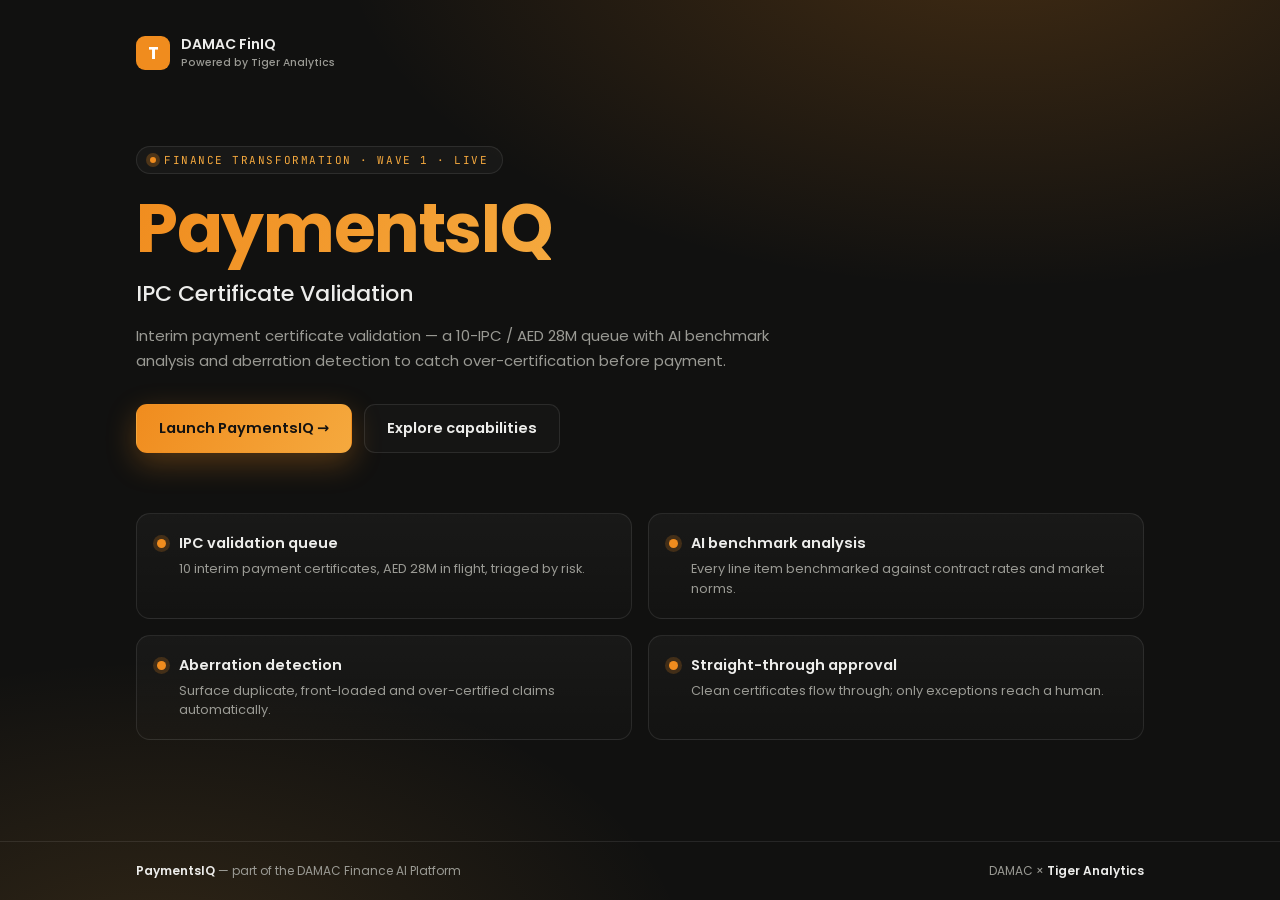
==== index.html @ 49501254 "Initial commit: standalone PaymentsIQ app + landing page Split out from the consolidated DAMAC Finan" ====
<!DOCTYPE html>
<html lang="en">
<head>
<meta charset="UTF-8">
<meta name="viewport" content="width=device-width, initial-scale=1.0">
<title>PaymentsIQ · IPC Certificate Validation</title>
<meta name="description" content="PaymentsIQ — IPC Certificate Validation. Interim payment certificate validation — a 10-IPC / AED 28M queue with AI benchmark analysis and aberration detection to catch over-certification before payment.">
<link rel="icon" href="data:image/svg+xml,%3Csvg xmlns='http://www.w3.org/2000/svg' viewBox='0 0 32 32'%3E%3Crect width='32' height='32' rx='7' fill='%23F08C1E'/%3E%3Ctext x='16' y='22' font-family='Poppins,Arial' font-size='15' font-weight='700' fill='white' text-anchor='middle'%3ET%3C/text%3E%3C/svg%3E">
<link rel="preconnect" href="https://fonts.googleapis.com">
<link rel="preconnect" href="https://fonts.gstatic.com" crossorigin>
<link href="https://fonts.googleapis.com/css2?family=Poppins:wght@300;400;500;600;700&family=JetBrains+Mono:wght@400;500;600&display=swap" rel="stylesheet">
<style>
  :root{
    --accent:#F08C1E; --accent2:#F5A93E;
    --bg:#111110; --panel:#1C1C1C; --ink:#262624;
    --txt:#EDEDEB; --muted:#9A9A94; --line:rgba(255,255,255,.09);
  }
  *{box-sizing:border-box;margin:0;padding:0}
  html,body{min-height:100%}
  body{
    font-family:'Poppins',-apple-system,system-ui,sans-serif;color:var(--txt);
    background:
      radial-gradient(1100px 600px at 78% -8%, color-mix(in srgb, var(--accent) 22%, transparent), transparent 60%),
      radial-gradient(900px 520px at 12% 108%, color-mix(in srgb, var(--accent2) 14%, transparent), transparent 60%),
      var(--bg);
    display:flex;flex-direction:column;min-height:100vh;
  }
  .wrap{max-width:1060px;margin:0 auto;padding:34px 26px 60px;width:100%}
  header{display:flex;align-items:center;gap:11px}
  .logo{width:34px;height:34px;border-radius:9px;background:var(--accent);display:flex;align-items:center;
    justify-content:center;font-weight:700;color:#fff;font-size:17px}
  .brand{font-size:14px;font-weight:600}
  .brand small{display:block;font-size:10.5px;color:var(--muted);font-weight:500}
  .hero{margin-top:74px}
  .eyebrow{display:inline-flex;align-items:center;gap:8px;font-family:'JetBrains Mono',monospace;font-size:11px;
    letter-spacing:.14em;text-transform:uppercase;color:var(--accent2);
    border:1px solid var(--line);border-radius:999px;padding:6px 13px;background:rgba(255,255,255,.03)}
  .eyebrow .dot{width:6px;height:6px;border-radius:50%;background:var(--accent);box-shadow:0 0 0 4px color-mix(in srgb,var(--accent) 25%,transparent)}
  h1{font-size:clamp(38px,7vw,68px);line-height:1.02;font-weight:700;margin:20px 0 0;letter-spacing:-.02em}
  h1 span{background:linear-gradient(120deg,var(--accent),var(--accent2));-webkit-background-clip:text;background-clip:text;color:transparent}
  .tagline{font-size:clamp(17px,2.4vw,22px);color:var(--txt);font-weight:500;margin-top:14px}
  .blurb{font-size:15px;line-height:1.65;color:var(--muted);max-width:640px;margin-top:14px}
  .cta{display:flex;flex-wrap:wrap;gap:12px;margin-top:30px}
  .btn{display:inline-flex;align-items:center;gap:9px;font-size:14.5px;font-weight:600;text-decoration:none;
    padding:13px 22px;border-radius:11px;cursor:pointer;transition:.16s;border:1px solid transparent}
  .btn.primary{background:linear-gradient(120deg,var(--accent),var(--accent2));color:#141210;
    box-shadow:0 10px 30px color-mix(in srgb,var(--accent) 30%,transparent)}
  .btn.primary:hover{transform:translateY(-2px)}
  .btn.ghost{border-color:var(--line);color:var(--txt);background:rgba(255,255,255,.02)}
  .btn.ghost:hover{background:rgba(255,255,255,.06)}
  .features{margin-top:60px;display:grid;grid-template-columns:repeat(2,1fr);gap:16px}
  .feature{display:flex;gap:13px;padding:19px 20px;border:1px solid var(--line);border-radius:14px;
    background:linear-gradient(180deg,rgba(255,255,255,.035),rgba(255,255,255,.012))}
  .fdot{width:9px;height:9px;border-radius:50%;margin-top:6px;flex:none;
    background:var(--accent);box-shadow:0 0 0 4px color-mix(in srgb,var(--accent) 20%,transparent)}
  .feature h3{font-size:14.5px;font-weight:600;margin-bottom:5px}
  .feature p{font-size:12.8px;line-height:1.55;color:var(--muted)}
  footer{margin-top:auto;border-top:1px solid var(--line)}
  .foot{max-width:1060px;margin:0 auto;padding:20px 26px;display:flex;justify-content:space-between;
    align-items:center;gap:14px;flex-wrap:wrap;font-size:12px;color:var(--muted)}
  .foot b{color:var(--txt);font-weight:600}
  @media(max-width:720px){.features{grid-template-columns:1fr} .hero{margin-top:48px}}
</style>
</head>
<body>
  <div class="wrap">
    <header>
      <span class="logo">T</span>
      <div class="brand">DAMAC FinIQ<small>Powered by Tiger Analytics</small></div>
    </header>

    <section class="hero">
      <span class="eyebrow"><span class="dot"></span>Finance Transformation · Wave 1 · Live</span>
      <h1><span>PaymentsIQ</span></h1>
      <div class="tagline">IPC Certificate Validation</div>
      <p class="blurb">Interim payment certificate validation — a 10-IPC / AED 28M queue with AI benchmark analysis and aberration detection to catch over-certification before payment.</p>
      <div class="cta">
        <a class="btn primary" href="app.html">Launch PaymentsIQ &rarr;</a>
        <a class="btn ghost" href="#features">Explore capabilities</a>
      </div>
    </section>

    <section class="features" id="features">
      <div class="feature">
        <div class="fdot"></div>
        <div><h3>IPC validation queue</h3><p>10 interim payment certificates, AED 28M in flight, triaged by risk.</p></div>
      </div>
      <div class="feature">
        <div class="fdot"></div>
        <div><h3>AI benchmark analysis</h3><p>Every line item benchmarked against contract rates and market norms.</p></div>
      </div>
      <div class="feature">
        <div class="fdot"></div>
        <div><h3>Aberration detection</h3><p>Surface duplicate, front-loaded and over-certified claims automatically.</p></div>
      </div>
      <div class="feature">
        <div class="fdot"></div>
        <div><h3>Straight-through approval</h3><p>Clean certificates flow through; only exceptions reach a human.</p></div>
      </div>
    </section>
  </div>

  <footer>
    <div class="foot">
      <div><b>PaymentsIQ</b> — part of the DAMAC Finance AI Platform</div>
      <div>DAMAC &times; <b>Tiger Analytics</b></div>
    </div>
  </footer>
</body>
</html>
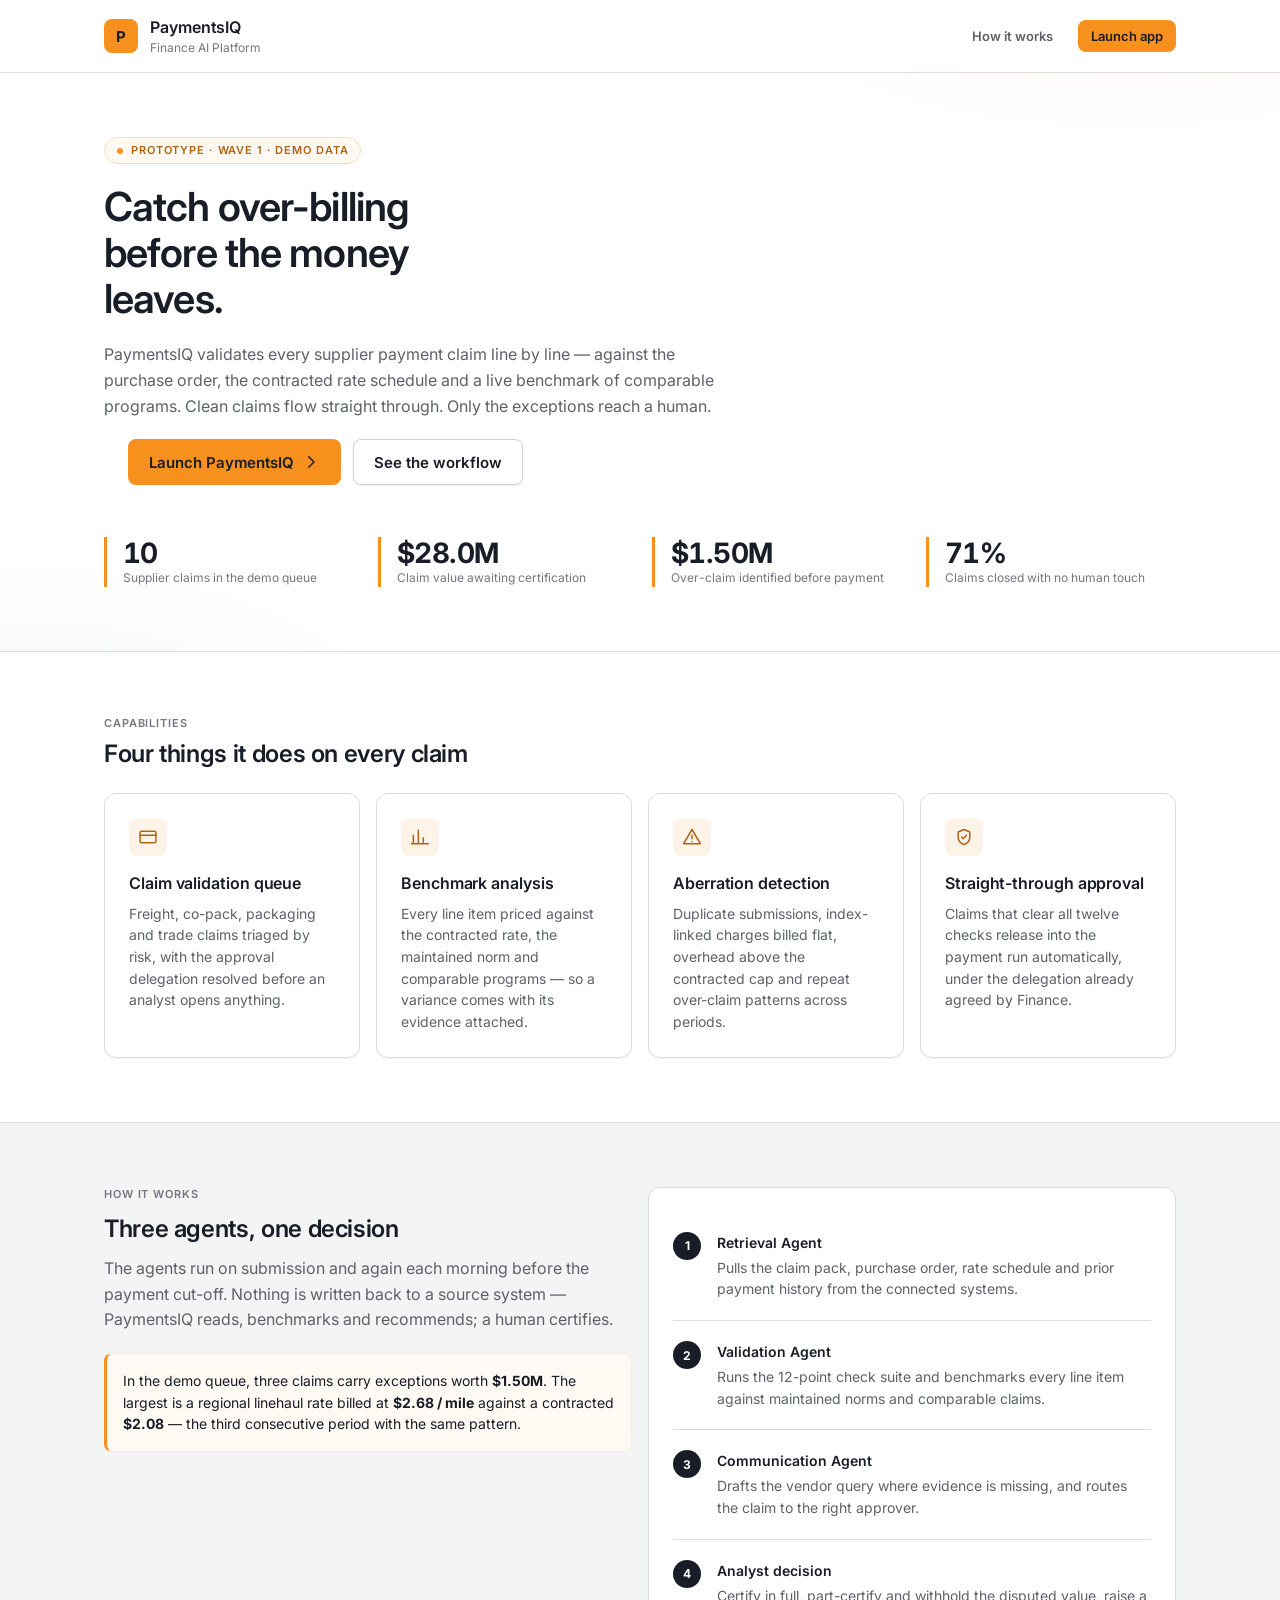
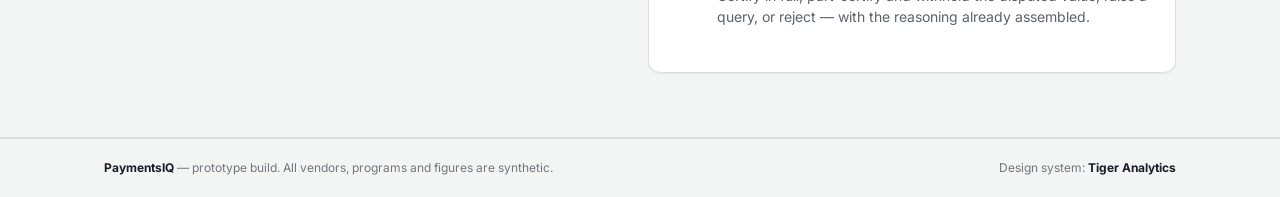
==== commit be3568c6: "Rebuild PaymentsIQ as a client-neutral prototype on the Tiger Analytics design system The previous a" ====
--- a/index.html
+++ b/index.html
@@ -1,110 +1,263 @@
-<!DOCTYPE html>
+<!doctype html>
 <html lang="en">
 <head>
-<meta charset="UTF-8">
-<meta name="viewport" content="width=device-width, initial-scale=1.0">
-<title>PaymentsIQ · IPC Certificate Validation</title>
-<meta name="description" content="PaymentsIQ — IPC Certificate Validation. Interim payment certificate validation — a 10-IPC / AED 28M queue with AI benchmark analysis and aberration detection to catch over-certification before payment.">
-<link rel="icon" href="data:image/svg+xml,%3Csvg xmlns='http://www.w3.org/2000/svg' viewBox='0 0 32 32'%3E%3Crect width='32' height='32' rx='7' fill='%23F08C1E'/%3E%3Ctext x='16' y='22' font-family='Poppins,Arial' font-size='15' font-weight='700' fill='white' text-anchor='middle'%3ET%3C/text%3E%3C/svg%3E">
-<link rel="preconnect" href="https://fonts.googleapis.com">
-<link rel="preconnect" href="https://fonts.gstatic.com" crossorigin>
-<link href="https://fonts.googleapis.com/css2?family=Poppins:wght@300;400;500;600;700&family=JetBrains+Mono:wght@400;500;600&display=swap" rel="stylesheet">
-<style>
-  :root{
-    --accent:#F08C1E; --accent2:#F5A93E;
-    --bg:#111110; --panel:#1C1C1C; --ink:#262624;
-    --txt:#EDEDEB; --muted:#9A9A94; --line:rgba(255,255,255,.09);
-  }
-  *{box-sizing:border-box;margin:0;padding:0}
-  html,body{min-height:100%}
-  body{
-    font-family:'Poppins',-apple-system,system-ui,sans-serif;color:var(--txt);
-    background:
-      radial-gradient(1100px 600px at 78% -8%, color-mix(in srgb, var(--accent) 22%, transparent), transparent 60%),
-      radial-gradient(900px 520px at 12% 108%, color-mix(in srgb, var(--accent2) 14%, transparent), transparent 60%),
-      var(--bg);
-    display:flex;flex-direction:column;min-height:100vh;
-  }
-  .wrap{max-width:1060px;margin:0 auto;padding:34px 26px 60px;width:100%}
-  header{display:flex;align-items:center;gap:11px}
-  .logo{width:34px;height:34px;border-radius:9px;background:var(--accent);display:flex;align-items:center;
-    justify-content:center;font-weight:700;color:#fff;font-size:17px}
-  .brand{font-size:14px;font-weight:600}
-  .brand small{display:block;font-size:10.5px;color:var(--muted);font-weight:500}
-  .hero{margin-top:74px}
-  .eyebrow{display:inline-flex;align-items:center;gap:8px;font-family:'JetBrains Mono',monospace;font-size:11px;
-    letter-spacing:.14em;text-transform:uppercase;color:var(--accent2);
-    border:1px solid var(--line);border-radius:999px;padding:6px 13px;background:rgba(255,255,255,.03)}
-  .eyebrow .dot{width:6px;height:6px;border-radius:50%;background:var(--accent);box-shadow:0 0 0 4px color-mix(in srgb,var(--accent) 25%,transparent)}
-  h1{font-size:clamp(38px,7vw,68px);line-height:1.02;font-weight:700;margin:20px 0 0;letter-spacing:-.02em}
-  h1 span{background:linear-gradient(120deg,var(--accent),var(--accent2));-webkit-background-clip:text;background-clip:text;color:transparent}
-  .tagline{font-size:clamp(17px,2.4vw,22px);color:var(--txt);font-weight:500;margin-top:14px}
-  .blurb{font-size:15px;line-height:1.65;color:var(--muted);max-width:640px;margin-top:14px}
-  .cta{display:flex;flex-wrap:wrap;gap:12px;margin-top:30px}
-  .btn{display:inline-flex;align-items:center;gap:9px;font-size:14.5px;font-weight:600;text-decoration:none;
-    padding:13px 22px;border-radius:11px;cursor:pointer;transition:.16s;border:1px solid transparent}
-  .btn.primary{background:linear-gradient(120deg,var(--accent),var(--accent2));color:#141210;
-    box-shadow:0 10px 30px color-mix(in srgb,var(--accent) 30%,transparent)}
-  .btn.primary:hover{transform:translateY(-2px)}
-  .btn.ghost{border-color:var(--line);color:var(--txt);background:rgba(255,255,255,.02)}
-  .btn.ghost:hover{background:rgba(255,255,255,.06)}
-  .features{margin-top:60px;display:grid;grid-template-columns:repeat(2,1fr);gap:16px}
-  .feature{display:flex;gap:13px;padding:19px 20px;border:1px solid var(--line);border-radius:14px;
-    background:linear-gradient(180deg,rgba(255,255,255,.035),rgba(255,255,255,.012))}
-  .fdot{width:9px;height:9px;border-radius:50%;margin-top:6px;flex:none;
-    background:var(--accent);box-shadow:0 0 0 4px color-mix(in srgb,var(--accent) 20%,transparent)}
-  .feature h3{font-size:14.5px;font-weight:600;margin-bottom:5px}
-  .feature p{font-size:12.8px;line-height:1.55;color:var(--muted)}
-  footer{margin-top:auto;border-top:1px solid var(--line)}
-  .foot{max-width:1060px;margin:0 auto;padding:20px 26px;display:flex;justify-content:space-between;
-    align-items:center;gap:14px;flex-wrap:wrap;font-size:12px;color:var(--muted)}
-  .foot b{color:var(--txt);font-weight:600}
-  @media(max-width:720px){.features{grid-template-columns:1fr} .hero{margin-top:48px}}
-</style>
+  <meta charset="UTF-8" />
+  <meta name="viewport" content="width=device-width, initial-scale=1.0" />
+  <title>PaymentsIQ · Supplier Claim Validation</title>
+  <meta name="description" content="PaymentsIQ — supplier payment claim validation. A 10-claim / $28M queue with AI benchmark analysis and aberration detection to catch over-billing before payment." />
+  <link rel="icon" href="data:image/svg+xml,%3Csvg xmlns='http://www.w3.org/2000/svg' viewBox='0 0 32 32'%3E%3Crect width='32' height='32' rx='7' fill='%23F7901D'/%3E%3Ctext x='16' y='22' font-family='Inter,Arial' font-size='15' font-weight='700' fill='%23181D27' text-anchor='middle'%3EP%3C/text%3E%3C/svg%3E" />
+  <link rel="preconnect" href="https://fonts.googleapis.com" />
+  <link rel="preconnect" href="https://fonts.gstatic.com" crossorigin />
+  <link href="https://fonts.googleapis.com/css2?family=Inter:wght@400;500;600;700&family=JetBrains+Mono:wght@400;500;600&display=swap" rel="stylesheet" />
+  <link rel="stylesheet" href="./assets/theme.css" />
+  <style>
+    body { background: var(--canvas); display: flex; flex-direction: column; min-height: 100vh; }
+    .wrap { width: 100%; max-width: 1120px; margin: 0 auto; padding: 0 var(--sp-6); }
+
+    .site-header { border-bottom: 1px solid var(--border-subtle); }
+    .site-header .wrap { display: flex; align-items: center; gap: var(--sp-3); height: 72px; }
+
+    .hero {
+      background:
+        radial-gradient(760px 380px at 88% -30%, var(--brand-50), transparent 62%),
+        radial-gradient(600px 320px at 4% 118%, var(--gray-25), transparent 60%),
+        var(--canvas);
+      border-bottom: 1px solid var(--border-subtle);
+      padding: var(--sp-16) 0 var(--sp-16);
+    }
+    .hero h2 { max-width: 15ch; }
+    .hero .lead { max-width: 62ch; }
+    .eyebrow {
+      display: inline-flex; align-items: center; align-self: flex-start; gap: var(--sp-2);
+      border: 1px solid var(--brand-200); background: var(--brand-25);
+      border-radius: var(--radius-pill); padding: 5px var(--sp-3);
+    }
+
+    .statstrip { display: grid; grid-template-columns: repeat(4, minmax(0,1fr)); gap: var(--sp-6); }
+    .statstrip > div { border-left: 3px solid var(--brand-500); padding-left: var(--sp-4); }
+    .statstrip .v { font-size: 28px; font-weight: 700; letter-spacing: -.02em; line-height: 1.15; }
+
+    .section { padding: var(--sp-16) 0; }
+    .section--tint { background: var(--surface-page); border-block: 1px solid var(--border-subtle); }
+
+    .feature { padding: var(--sp-6); }
+    .feature .ix {
+      width: 38px; height: 38px; border-radius: var(--radius-md);
+      background: var(--brand-50); color: var(--brand-800);
+      display: grid; place-items: center; margin-bottom: var(--sp-4);
+    }
+
+    .steps { counter-reset: s; }
+    .step { display: flex; gap: var(--sp-4); padding: var(--sp-5) 0; border-bottom: 1px solid var(--border-subtle); }
+    .step:last-child { border-bottom: none; }
+    .step .n {
+      counter-increment: s; flex: none; width: 28px; height: 28px; border-radius: 50%;
+      background: var(--gray-900); color: var(--text-inverse);
+      display: grid; place-items: center; font-size: 12px; font-weight: 700;
+    }
+    .step .n::before { content: counter(s); }
+
+    .site-footer { margin-top: auto; border-top: 1px solid var(--border-subtle); background: var(--surface-page); }
+    .site-footer .wrap { display: flex; align-items: center; gap: var(--sp-4); flex-wrap: wrap; padding-block: var(--sp-5); }
+
+    @media (max-width: 900px) {
+      .statstrip { grid-template-columns: repeat(2, minmax(0,1fr)); }
+      .hero { padding: var(--sp-10) 0; }
+    }
+    @media (max-width: 620px) {
+      .statstrip { grid-template-columns: minmax(0,1fr); }
+    }
+  </style>
 </head>
 <body>
-  <div class="wrap">
-    <header>
-      <span class="logo">T</span>
-      <div class="brand">DAMAC FinIQ<small>Powered by Tiger Analytics</small></div>
-    </header>
-
-    <section class="hero">
-      <span class="eyebrow"><span class="dot"></span>Finance Transformation · Wave 1 · Live</span>
-      <h1><span>PaymentsIQ</span></h1>
-      <div class="tagline">IPC Certificate Validation</div>
-      <p class="blurb">Interim payment certificate validation — a 10-IPC / AED 28M queue with AI benchmark analysis and aberration detection to catch over-certification before payment.</p>
-      <div class="cta">
-        <a class="btn primary" href="app.html">Launch PaymentsIQ &rarr;</a>
-        <a class="btn ghost" href="#features">Explore capabilities</a>
-      </div>
-    </section>
-
-    <section class="features" id="features">
-      <div class="feature">
-        <div class="fdot"></div>
-        <div><h3>IPC validation queue</h3><p>10 interim payment certificates, AED 28M in flight, triaged by risk.</p></div>
-      </div>
-      <div class="feature">
-        <div class="fdot"></div>
-        <div><h3>AI benchmark analysis</h3><p>Every line item benchmarked against contract rates and market norms.</p></div>
-      </div>
-      <div class="feature">
-        <div class="fdot"></div>
-        <div><h3>Aberration detection</h3><p>Surface duplicate, front-loaded and over-certified claims automatically.</p></div>
-      </div>
-      <div class="feature">
-        <div class="fdot"></div>
-        <div><h3>Straight-through approval</h3><p>Clean certificates flow through; only exceptions reach a human.</p></div>
-      </div>
-    </section>
-  </div>
-
-  <footer>
-    <div class="foot">
-      <div><b>PaymentsIQ</b> — part of the DAMAC Finance AI Platform</div>
-      <div>DAMAC &times; <b>Tiger Analytics</b></div>
+
+  <header class="site-header">
+    <div class="wrap">
+      <span class="brandmark">P</span>
+      <div class="stack">
+        <span class="t-h6">PaymentsIQ</span>
+        <span class="t-caption">Finance AI Platform</span>
+      </div>
+      <span class="spacer"></span>
+      <a class="btn btn--ghost btn--sm" href="#how">How it works</a>
+      <a class="btn btn--primary btn--sm" href="app.html">Launch app</a>
+    </div>
+  </header>
+
+  <!-- ------------------------------------------------------------ Hero -->
+  <section class="hero">
+    <div class="wrap stack gap-5">
+      <span class="eyebrow">
+        <span class="badge__dot" style="background:var(--brand-500)"></span>
+        <span class="t-overline tone-brand" style="color:var(--brand-800)">Prototype · Wave 1 · Demo data</span>
+      </span>
+
+      <h2>Catch over-billing before the money leaves.</h2>
+
+      <p class="t-body1 lead tone-secondary">
+        PaymentsIQ validates every supplier payment claim line by line — against the purchase order,
+        the contracted rate schedule and a live benchmark of comparable programs. Clean claims flow
+        straight through. Only the exceptions reach a human.
+      </p>
+
+      <div class="row gap-3 wrap mt-2">
+        <a class="btn btn--primary btn--lg" href="app.html">
+          Launch PaymentsIQ
+          <svg width="18" height="18" viewBox="0 0 24 24" fill="none" stroke="currentColor" stroke-width="2"
+               stroke-linecap="round" stroke-linejoin="round" aria-hidden="true"><path d="m9 5 7 7-7 7"/></svg>
+        </a>
+        <a class="btn btn--secondary btn--lg" href="#how">See the workflow</a>
+      </div>
+
+      <div class="statstrip mt-8">
+        <div>
+          <div class="v num">10</div>
+          <div class="t-caption">Supplier claims in the demo queue</div>
+        </div>
+        <div>
+          <div class="v num">$28.0M</div>
+          <div class="t-caption">Claim value awaiting certification</div>
+        </div>
+        <div>
+          <div class="v num">$1.50M</div>
+          <div class="t-caption">Over-claim identified before payment</div>
+        </div>
+        <div>
+          <div class="v num">71%</div>
+          <div class="t-caption">Claims closed with no human touch</div>
+        </div>
+      </div>
+    </div>
+  </section>
+
+  <!-- ------------------------------------------------------- Capabilities -->
+  <section class="section">
+    <div class="wrap">
+      <div class="stack gap-2 mb-6">
+        <span class="t-overline">Capabilities</span>
+        <h4>Four things it does on every claim</h4>
+      </div>
+
+      <div class="grid g-4">
+        <article class="card feature">
+          <div class="ix">
+            <svg width="20" height="20" viewBox="0 0 24 24" fill="none" stroke="currentColor" stroke-width="1.8"
+                 stroke-linecap="round" stroke-linejoin="round" aria-hidden="true">
+              <rect x="2.5" y="5" width="19" height="14" rx="2"/><path d="M2.5 10h19"/></svg>
+          </div>
+          <h6>Claim validation queue</h6>
+          <p class="t-body2 tone-secondary mt-2">
+            Freight, co-pack, packaging and trade claims triaged by risk, with the approval
+            delegation resolved before an analyst opens anything.
+          </p>
+        </article>
+
+        <article class="card feature">
+          <div class="ix">
+            <svg width="20" height="20" viewBox="0 0 24 24" fill="none" stroke="currentColor" stroke-width="1.8"
+                 stroke-linecap="round" stroke-linejoin="round" aria-hidden="true">
+              <path d="M4 20V10M10 20V4M16 20v-7M22 20H2"/></svg>
+          </div>
+          <h6>Benchmark analysis</h6>
+          <p class="t-body2 tone-secondary mt-2">
+            Every line item priced against the contracted rate, the maintained norm and comparable
+            programs — so a variance comes with its evidence attached.
+          </p>
+        </article>
+
+        <article class="card feature">
+          <div class="ix">
+            <svg width="20" height="20" viewBox="0 0 24 24" fill="none" stroke="currentColor" stroke-width="1.8"
+                 stroke-linecap="round" stroke-linejoin="round" aria-hidden="true">
+              <path d="M12 3 2 20h20z"/><path d="M12 10v4M12 17.5v.01"/></svg>
+          </div>
+          <h6>Aberration detection</h6>
+          <p class="t-body2 tone-secondary mt-2">
+            Duplicate submissions, index-linked charges billed flat, overhead above the contracted
+            cap and repeat over-claim patterns across periods.
+          </p>
+        </article>
+
+        <article class="card feature">
+          <div class="ix">
+            <svg width="20" height="20" viewBox="0 0 24 24" fill="none" stroke="currentColor" stroke-width="1.8"
+                 stroke-linecap="round" stroke-linejoin="round" aria-hidden="true">
+              <path d="M12 3l7 3v6c0 4.5-3 7.7-7 9-4-1.3-7-4.5-7-9V6z"/><path d="m9 12 2 2 4-4"/></svg>
+          </div>
+          <h6>Straight-through approval</h6>
+          <p class="t-body2 tone-secondary mt-2">
+            Claims that clear all twelve checks release into the payment run automatically, under
+            the delegation already agreed by Finance.
+          </p>
+        </article>
+      </div>
+    </div>
+  </section>
+
+  <!-- --------------------------------------------------------- How it works -->
+  <section class="section section--tint" id="how">
+    <div class="wrap grid g-2" style="align-items:start">
+      <div class="stack gap-3">
+        <span class="t-overline">How it works</span>
+        <h4>Three agents, one decision</h4>
+        <p class="t-body1 tone-secondary">
+          The agents run on submission and again each morning before the payment cut-off. Nothing is
+          written back to a source system — PaymentsIQ reads, benchmarks and recommends; a human certifies.
+        </p>
+        <div class="callout callout--brand mt-2">
+          <p class="t-body2">
+            In the demo queue, three claims carry exceptions worth <strong>$1.50M</strong>. The largest is a
+            regional linehaul rate billed at <strong>$2.68 / mile</strong> against a contracted <strong>$2.08</strong>
+            — the third consecutive period with the same pattern.
+          </p>
+        </div>
+      </div>
+
+      <div class="card">
+        <div class="card__body steps">
+          <div class="step">
+            <span class="n"></span>
+            <div class="stack gap-1">
+              <span class="t-subtitle2 tone-primary">Retrieval Agent</span>
+              <span class="t-body2 tone-secondary">Pulls the claim pack, purchase order, rate schedule and prior payment history from the connected systems.</span>
+            </div>
+          </div>
+          <div class="step">
+            <span class="n"></span>
+            <div class="stack gap-1">
+              <span class="t-subtitle2 tone-primary">Validation Agent</span>
+              <span class="t-body2 tone-secondary">Runs the 12-point check suite and benchmarks every line item against maintained norms and comparable claims.</span>
+            </div>
+          </div>
+          <div class="step">
+            <span class="n"></span>
+            <div class="stack gap-1">
+              <span class="t-subtitle2 tone-primary">Communication Agent</span>
+              <span class="t-body2 tone-secondary">Drafts the vendor query where evidence is missing, and routes the claim to the right approver.</span>
+            </div>
+          </div>
+          <div class="step">
+            <span class="n"></span>
+            <div class="stack gap-1">
+              <span class="t-subtitle2 tone-primary">Analyst decision</span>
+              <span class="t-body2 tone-secondary">Certify in full, part-certify and withhold the disputed value, raise a query, or reject — with the reasoning already assembled.</span>
+            </div>
+          </div>
+        </div>
+      </div>
+    </div>
+  </section>
+
+  <!-- ------------------------------------------------------------- Footer -->
+  <footer class="site-footer">
+    <div class="wrap">
+      <span class="t-caption">
+        <strong class="tone-primary">PaymentsIQ</strong> — prototype build. All vendors, programs and figures are synthetic.
+      </span>
+      <span class="spacer"></span>
+      <span class="t-caption">Design system: <strong class="tone-primary">Tiger Analytics</strong></span>
     </div>
   </footer>
+
 </body>
-</html>+</html>
--- a/assets/theme.css
+++ b/assets/theme.css
@@ -0,0 +1,625 @@
+/* ==========================================================================
+   Tiger Analytics Design System
+   Single source of truth for colour + typography. Nothing in the app is
+   allowed to introduce a colour that is not defined in this file.
+   ========================================================================== */
+
+:root {
+  /* ---------- Gray — neutral foundation ---------- */
+  --gray-25:  #F3F4F4;
+  --gray-50:  #E8E8E9;
+  --gray-100: #DCDDDF;
+  --gray-200: #D1D2D4;
+  --gray-300: #BABBBE;
+  --gray-400: #A3A5A9;
+  --gray-500: #74777D;
+  --gray-600: #5D6168;
+  --gray-700: #464A52;
+  --gray-800: #2F343D;
+  --gray-900: #181D27; /* main */
+
+  /* ---------- Brand primary — orange ---------- */
+  --brand-25:  #FEF9F3;
+  --brand-50:  #FEF3E8;
+  --brand-100: #FDE9D2;
+  --brand-200: #FCDDBB;
+  --brand-300: #FCD3A5;
+  --brand-400: #FBC78E;
+  --brand-500: #F7901D; /* main */
+  --brand-600: #DE821A;
+  --brand-700: #C67317;
+  --brand-800: #AD6514;
+  --brand-900: #945611;
+
+  /* ---------- Success — green ---------- */
+  --success-25:  #F2FAF6;
+  --success-50:  #E6F5EE;
+  --success-100: #D9F0E5;
+  --success-200: #CDEADD;
+  --success-300: #B3E0CC;
+  --success-400: #9AD6BB;
+  --success-500: #039855; /* main */
+  --success-600: #068C4F;
+  --success-700: #08804A;
+  --success-800: #0B7344;
+  --success-900: #0E673F;
+
+  /* ---------- Warning — yellow/orange ---------- */
+  --warning-25:  #FDF7F2;
+  --warning-50:  #FBF0E6;
+  --warning-100: #FAE8D9;
+  --warning-200: #F8E1CD;
+  --warning-300: #F5D2B3;
+  --warning-400: #F1C39A;
+  --warning-500: #DC6803; /* main */
+  --warning-600: #C96106;
+  --warning-700: #B65908;
+  --warning-800: #A3520B;
+  --warning-900: #904A0E;
+
+  /* ---------- Error — red ---------- */
+  --error-25:  #FDF4F4;
+  --error-50:  #FBEAE9;
+  --error-100: #F9DFDE;
+  --error-200: #F7D5D2;
+  --error-300: #F4C0BC;
+  --error-400: #F0ABA6;
+  --error-500: #D92D20; /* main */
+  --error-600: #C72B20;
+  --error-700: #B42A20;
+  --error-800: #A12820;
+  --error-900: #8E271F;
+
+  /* ---------- Semantic aliases ----------
+     Every alias resolves to a token above. #FFFFFF is used only as the
+     card/canvas base beneath the gray scale. */
+  --canvas:            #FFFFFF;
+  --surface-page:      var(--gray-25);
+  --surface-raised:    #FFFFFF;
+  --surface-sunken:    var(--gray-50);
+  --surface-inverse:   var(--gray-900);
+
+  --border-subtle:     var(--gray-100);
+  --border-default:    var(--gray-200);
+  --border-strong:     var(--gray-300);
+  --border-focus:      var(--brand-500);
+
+  --text-primary:      var(--gray-900);
+  --text-secondary:    var(--gray-600);
+  --text-tertiary:     var(--gray-500);
+  --text-disabled:     var(--gray-400);
+  --text-inverse:      #FFFFFF;
+  --text-brand:        var(--brand-700);
+
+  /* ---------- Spacing — 4px grid ---------- */
+  --sp-1: 4px;  --sp-2: 8px;  --sp-3: 12px; --sp-4: 16px;
+  --sp-5: 20px; --sp-6: 24px; --sp-8: 32px; --sp-10: 40px;
+  --sp-12: 48px; --sp-16: 64px;
+
+  --radius-sm: 4px;
+  --radius-md: 8px;
+  --radius-lg: 12px;
+  --radius-pill: 999px;
+
+  --shadow-xs: 0 1px 2px rgba(24, 29, 39, .06);
+  --shadow-sm: 0 1px 3px rgba(24, 29, 39, .08), 0 1px 2px rgba(24, 29, 39, .04);
+  --shadow-md: 0 4px 12px rgba(24, 29, 39, .08), 0 2px 4px rgba(24, 29, 39, .04);
+  --shadow-lg: 0 12px 32px rgba(24, 29, 39, .14), 0 4px 8px rgba(24, 29, 39, .06);
+
+  --sidebar-w: 248px;
+  --topbar-h: 64px;
+
+  --font-sans: "Inter", -apple-system, BlinkMacSystemFont, "Segoe UI", Roboto, sans-serif;
+  --font-mono: "JetBrains Mono", ui-monospace, SFMono-Regular, Menlo, monospace;
+}
+
+/* ==========================================================================
+   Reset
+   ========================================================================== */
+*, *::before, *::after { box-sizing: border-box; }
+* { margin: 0; padding: 0; }
+
+html, body { height: 100%; }
+
+body {
+  font-family: var(--font-sans);
+  background: var(--surface-page);
+  color: var(--text-primary);
+  -webkit-font-smoothing: antialiased;
+  text-rendering: optimizeLegibility;
+}
+
+button, input, select, textarea { font: inherit; color: inherit; }
+button { background: none; border: none; cursor: pointer; }
+a { color: var(--brand-700); text-decoration: none; }
+a:hover { color: var(--brand-800); text-decoration: underline; }
+ul, ol { list-style: none; }
+table { border-collapse: collapse; width: 100%; }
+svg { display: block; }
+
+:focus-visible {
+  outline: 2px solid var(--border-focus);
+  outline-offset: 2px;
+  border-radius: var(--radius-sm);
+}
+
+/* ==========================================================================
+   Typography scale
+   Element selectors and .t-* utilities resolve to identical declarations, so
+   semantic markup and utility markup can never drift.
+   ========================================================================== */
+h2, .t-h2 {
+  font-size: 40px; line-height: 1.15; font-weight: 600;
+  letter-spacing: -.022em; color: var(--text-primary);
+}
+h3, .t-h3 {
+  font-size: 32px; line-height: 1.2; font-weight: 600;
+  letter-spacing: -.02em; color: var(--text-primary);
+}
+h4, .t-h4 {
+  font-size: 24px; line-height: 1.25; font-weight: 600;
+  letter-spacing: -.015em; color: var(--text-primary);
+}
+h5, .t-h5 {
+  font-size: 20px; line-height: 1.3; font-weight: 600;
+  letter-spacing: -.01em; color: var(--text-primary);
+}
+h6, .t-h6 {
+  font-size: 16px; line-height: 1.4; font-weight: 600;
+  letter-spacing: -.005em; color: var(--text-primary);
+}
+.t-subtitle1 {
+  font-size: 16px; line-height: 1.5; font-weight: 500;
+  color: var(--text-secondary);
+}
+.t-subtitle2 {
+  font-size: 14px; line-height: 1.5; font-weight: 600;
+  color: var(--text-secondary);
+}
+.t-body1 {
+  font-size: 16px; line-height: 1.6; font-weight: 400;
+  color: var(--text-primary);
+}
+.t-body2 {
+  font-size: 14px; line-height: 1.55; font-weight: 400;
+  color: var(--text-primary);
+}
+.t-caption {
+  font-size: 12px; line-height: 1.45; font-weight: 400;
+  color: var(--text-tertiary);
+}
+.t-overline {
+  font-size: 11px; line-height: 1.4; font-weight: 600;
+  letter-spacing: .08em; text-transform: uppercase;
+  color: var(--text-tertiary);
+}
+
+/* Tone modifiers — usable on any typography class */
+.tone-primary   { color: var(--text-primary); }
+.tone-secondary { color: var(--text-secondary); }
+.tone-tertiary  { color: var(--text-tertiary); }
+.tone-inverse   { color: var(--text-inverse); }
+.tone-brand     { color: var(--brand-700); }
+.tone-success   { color: var(--success-700); }
+.tone-warning   { color: var(--warning-700); }
+.tone-error     { color: var(--error-700); }
+
+.num { font-variant-numeric: tabular-nums; }
+.mono { font-family: var(--font-mono); font-variant-numeric: tabular-nums; white-space: nowrap; }
+
+/* ==========================================================================
+   App shell
+   ========================================================================== */
+.app {
+  display: grid; grid-template-columns: var(--sidebar-w) 1fr; min-height: 100vh;
+  /* paints the sidebar column for the full document height, while the
+     sidebar itself stays sticky at viewport height */
+  background: linear-gradient(to right, var(--surface-inverse) 0 var(--sidebar-w), transparent var(--sidebar-w));
+}
+
+.sidebar {
+  background: var(--surface-inverse);
+  display: flex; flex-direction: column;
+  position: sticky; top: 0; height: 100vh;
+}
+.sidebar__brand {
+  display: flex; align-items: center; gap: var(--sp-3);
+  padding: var(--sp-5) var(--sp-5);
+  border-bottom: 1px solid var(--gray-800);
+}
+.brandmark {
+  width: 34px; height: 34px; border-radius: var(--radius-md);
+  background: var(--brand-500); color: var(--gray-900);
+  display: grid; place-items: center; flex: none;
+  font-weight: 700; font-size: 15px; letter-spacing: -.02em;
+}
+.sidebar__brand .name { color: var(--text-inverse); }
+.sidebar__brand .sub { color: var(--gray-400); }
+
+.sidebar__nav { padding: var(--sp-4) var(--sp-3); display: flex; flex-direction: column; gap: 2px; }
+.navitem {
+  display: flex; align-items: center; gap: var(--sp-3);
+  padding: 10px var(--sp-3); border-radius: var(--radius-md);
+  color: var(--gray-300); font-size: 14px; font-weight: 500;
+  width: 100%; text-align: left; transition: background .12s, color .12s;
+}
+.navitem:hover { background: var(--gray-800); color: var(--text-inverse); }
+.navitem[aria-current="page"] { background: var(--brand-500); color: var(--gray-900); font-weight: 600; }
+.navitem[aria-current="page"] .navitem__icon { opacity: 1; }
+.navitem__icon { width: 18px; height: 18px; flex: none; opacity: .8; }
+.navitem__count {
+  margin-left: auto; font-size: 11px; font-weight: 600;
+  background: var(--gray-800); color: var(--gray-300);
+  padding: 1px 7px; border-radius: var(--radius-pill);
+}
+.navitem[aria-current="page"] .navitem__count { background: var(--brand-900); color: var(--text-inverse); }
+
+.sidebar__foot { margin-top: auto; padding: var(--sp-4) var(--sp-5); border-top: 1px solid var(--gray-800); }
+.agentpill {
+  display: flex; align-items: center; gap: var(--sp-2);
+  padding: var(--sp-2) 0; color: var(--gray-400); font-size: 12px;
+}
+.pulse {
+  width: 7px; height: 7px; border-radius: 50%; background: var(--success-500); flex: none;
+  box-shadow: 0 0 0 3px rgba(3, 152, 85, .22);
+}
+
+.main { display: flex; flex-direction: column; min-width: 0; }
+
+.topbar {
+  height: var(--topbar-h); flex: none;
+  background: var(--surface-raised);
+  border-bottom: 1px solid var(--border-subtle);
+  display: flex; align-items: center; gap: var(--sp-4);
+  padding: 0 var(--sp-8); position: sticky; top: 0; z-index: 20;
+}
+.topbar__title { display: flex; flex-direction: column; gap: 1px; min-width: 0; }
+.topbar__spacer { flex: 1; }
+
+.searchbox {
+  display: flex; align-items: center; gap: var(--sp-2);
+  background: var(--gray-25); border: 1px solid var(--border-default);
+  border-radius: var(--radius-md); padding: 0 var(--sp-3); height: 36px; width: 300px;
+}
+.searchbox:focus-within { border-color: var(--brand-500); background: var(--canvas); box-shadow: 0 0 0 3px var(--brand-100); }
+.searchbox input { border: none; background: none; outline: none; width: 100%; font-size: 14px; }
+.searchbox input::placeholder { color: var(--text-disabled); }
+
+.avatar {
+  width: 34px; height: 34px; border-radius: 50%; flex: none;
+  background: var(--brand-100); color: var(--brand-900);
+  display: grid; place-items: center; font-size: 12px; font-weight: 600;
+}
+
+.content { padding: var(--sp-8); max-width: 1480px; width: 100%; }
+
+/* ==========================================================================
+   Layout helpers
+   ========================================================================== */
+.stack   { display: flex; flex-direction: column; }
+.row     { display: flex; align-items: center; }
+.gap-1 { gap: var(--sp-1);} .gap-2 { gap: var(--sp-2);} .gap-3 { gap: var(--sp-3);}
+.gap-4 { gap: var(--sp-4);} .gap-5 { gap: var(--sp-5);} .gap-6 { gap: var(--sp-6);}
+.gap-8 { gap: var(--sp-8);}
+.wrap { flex-wrap: wrap; }
+.spacer { flex: 1; }
+.grid { display: grid; gap: var(--sp-4); }
+.grid--start { align-items: start; }
+.g-2 { grid-template-columns: repeat(2, minmax(0,1fr)); }
+.g-3 { grid-template-columns: repeat(3, minmax(0,1fr)); }
+.g-4 { grid-template-columns: repeat(4, minmax(0,1fr)); }
+.mt-2 { margin-top: var(--sp-2);} .mt-3 { margin-top: var(--sp-3);}
+.mt-4 { margin-top: var(--sp-4);} .mt-6 { margin-top: var(--sp-6);}
+.mt-8 { margin-top: var(--sp-8);}
+.mb-2 { margin-bottom: var(--sp-2);} .mb-4 { margin-bottom: var(--sp-4);}
+.mb-6 { margin-bottom: var(--sp-6);}
+
+.divider { height: 1px; background: var(--border-subtle); }
+
+/* ==========================================================================
+   Card
+   ========================================================================== */
+.card {
+  background: var(--surface-raised);
+  border: 1px solid var(--border-subtle);
+  border-radius: var(--radius-lg);
+  box-shadow: var(--shadow-xs);
+}
+.card__head {
+  padding: var(--sp-5) var(--sp-6);
+  border-bottom: 1px solid var(--border-subtle);
+  display: flex; align-items: flex-start; gap: var(--sp-4);
+}
+.card__body { padding: var(--sp-6); }
+.card__body--flush { padding: 0; }
+.card__foot {
+  padding: var(--sp-4) var(--sp-6);
+  border-top: 1px solid var(--border-subtle);
+  background: var(--gray-25);
+  border-radius: 0 0 var(--radius-lg) var(--radius-lg);
+  display: flex; align-items: center; gap: var(--sp-3);
+}
+
+/* ==========================================================================
+   Buttons
+   ========================================================================== */
+.btn {
+  display: inline-flex; align-items: center; justify-content: center; gap: var(--sp-2);
+  height: 40px; padding: 0 var(--sp-4);
+  border-radius: var(--radius-md); border: 1px solid transparent;
+  font-size: 14px; font-weight: 600; white-space: nowrap;
+  transition: background .12s, border-color .12s, color .12s, box-shadow .12s;
+}
+.btn:disabled { opacity: .5; cursor: not-allowed; }
+.btn--sm { height: 32px; padding: 0 var(--sp-3); font-size: 13px; }
+.btn--lg { height: 46px; padding: 0 var(--sp-5); font-size: 15px; }
+.btn--block { width: 100%; }
+
+.btn--primary { background: var(--brand-500); color: var(--gray-900); }
+.btn--primary:hover:not(:disabled) { background: var(--brand-600); }
+.btn--primary:active:not(:disabled) { background: var(--brand-700); }
+
+.btn--secondary { background: var(--surface-raised); color: var(--text-primary); border-color: var(--border-default); box-shadow: var(--shadow-xs); }
+.btn--secondary:hover:not(:disabled) { background: var(--gray-25); border-color: var(--border-strong); }
+
+.btn--ghost { color: var(--text-secondary); }
+.btn--ghost:hover:not(:disabled) { background: var(--gray-25); color: var(--text-primary); }
+
+.btn--success { background: var(--success-500); color: var(--text-inverse); }
+.btn--success:hover:not(:disabled) { background: var(--success-600); }
+
+.btn--danger { background: var(--error-500); color: var(--text-inverse); }
+.btn--danger:hover:not(:disabled) { background: var(--error-600); }
+
+.btn--danger-soft { background: var(--error-50); color: var(--error-700); border-color: var(--error-200); }
+.btn--danger-soft:hover:not(:disabled) { background: var(--error-100); }
+
+.btn--warning { background: var(--warning-500); color: var(--text-inverse); }
+.btn--warning:hover:not(:disabled) { background: var(--warning-600); }
+
+/* ==========================================================================
+   Badges / chips
+   ========================================================================== */
+.badge {
+  display: inline-flex; align-items: center; gap: 6px;
+  padding: 2px var(--sp-2); border-radius: var(--radius-sm);
+  font-size: 12px; font-weight: 600; line-height: 1.5;
+  border: 1px solid transparent; white-space: nowrap;
+}
+.badge__dot { width: 6px; height: 6px; border-radius: 50%; background: currentColor; flex: none; }
+.badge--neutral { background: var(--gray-50);    color: var(--gray-700);    border-color: var(--gray-100); }
+.badge--brand   { background: var(--brand-50);   color: var(--brand-900);   border-color: var(--brand-200); }
+.badge--success { background: var(--success-50); color: var(--success-800); border-color: var(--success-200); }
+.badge--warning { background: var(--warning-50); color: var(--warning-800); border-color: var(--warning-200); }
+.badge--error   { background: var(--error-50);   color: var(--error-800);   border-color: var(--error-200); }
+
+.chip {
+  display: inline-flex; align-items: center; gap: 6px;
+  height: 32px; padding: 0 var(--sp-3);
+  border-radius: var(--radius-pill); border: 1px solid var(--border-default);
+  background: var(--surface-raised); color: var(--text-secondary);
+  font-size: 13px; font-weight: 500;
+}
+.chip:hover { background: var(--gray-25); color: var(--text-primary); }
+.chip[aria-pressed="true"] {
+  background: var(--brand-50); border-color: var(--brand-300); color: var(--brand-900); font-weight: 600;
+}
+.chip__count { font-variant-numeric: tabular-nums; opacity: .75; }
+
+/* ==========================================================================
+   Forms
+   ========================================================================== */
+.field { display: flex; flex-direction: column; gap: 6px; }
+.input, .select, .textarea {
+  height: 40px; padding: 0 var(--sp-3);
+  border: 1px solid var(--border-default); border-radius: var(--radius-md);
+  background: var(--surface-raised); font-size: 14px; color: var(--text-primary);
+  outline: none; transition: border-color .12s, box-shadow .12s; width: 100%;
+}
+.textarea { height: auto; padding: var(--sp-3); line-height: 1.55; resize: vertical; }
+.input:hover, .select:hover, .textarea:hover { border-color: var(--border-strong); }
+.input:focus, .select:focus, .textarea:focus {
+  border-color: var(--brand-500); box-shadow: 0 0 0 3px var(--brand-100);
+}
+.input::placeholder, .textarea::placeholder { color: var(--text-disabled); }
+.select {
+  appearance: none; padding-right: var(--sp-8); cursor: pointer;
+  background-image: url("data:image/svg+xml,%3Csvg xmlns='http://www.w3.org/2000/svg' width='16' height='16' viewBox='0 0 24 24' fill='none' stroke='%2374777D' stroke-width='2.2' stroke-linecap='round' stroke-linejoin='round'%3E%3Cpath d='m6 9 6 6 6-6'/%3E%3C/svg%3E");
+  background-repeat: no-repeat; background-position: right var(--sp-3) center;
+}
+.input--sm, .select--sm { height: 32px; font-size: 13px; }
+
+/* ==========================================================================
+   Tables
+   ========================================================================== */
+.table-wrap { overflow-x: auto; }
+.table { font-size: 14px; }
+.table thead th {
+  background: var(--gray-25);
+  padding: 10px var(--sp-4);
+  text-align: left;
+  font-size: 11px; font-weight: 600; letter-spacing: .08em; text-transform: uppercase;
+  color: var(--text-tertiary);
+  border-bottom: 1px solid var(--border-subtle);
+  white-space: nowrap;
+}
+.table tbody td {
+  padding: var(--sp-4);
+  border-bottom: 1px solid var(--border-subtle);
+  color: var(--text-primary);
+  vertical-align: middle;
+}
+.table tbody tr:last-child td { border-bottom: none; }
+.table tbody tr.is-clickable { cursor: pointer; }
+.table tbody tr.is-clickable:hover { background: var(--brand-25); }
+.table .align-right { text-align: right; }
+.table .align-center { text-align: center; }
+
+/* Row accent for exception states */
+.table tbody tr.row-error td:first-child   { box-shadow: inset 3px 0 0 var(--error-500); }
+.table tbody tr.row-warning td:first-child { box-shadow: inset 3px 0 0 var(--warning-500); }
+.table tbody tr.row-brand td:first-child   { box-shadow: inset 3px 0 0 var(--brand-500); }
+
+/* ==========================================================================
+   Tabs
+   ========================================================================== */
+.tabs { display: flex; gap: var(--sp-1); border-bottom: 1px solid var(--border-subtle); }
+.tab {
+  padding: var(--sp-3) var(--sp-4); font-size: 14px; font-weight: 500;
+  color: var(--text-secondary); border-bottom: 2px solid transparent; margin-bottom: -1px;
+  display: inline-flex; align-items: center; gap: var(--sp-2);
+}
+.tab:hover { color: var(--text-primary); }
+.tab[aria-selected="true"] { color: var(--brand-700); border-bottom-color: var(--brand-500); font-weight: 600; }
+
+/* ==========================================================================
+   KPI tile
+   ========================================================================== */
+.kpi {
+  background: var(--surface-raised);
+  border: 1px solid var(--border-subtle);
+  border-radius: var(--radius-lg);
+  padding: var(--sp-5);
+  display: flex; flex-direction: column; gap: var(--sp-2);
+  box-shadow: var(--shadow-xs);
+  position: relative; overflow: hidden;
+}
+.kpi::before {
+  content: ""; position: absolute; inset: 0 auto 0 0; width: 3px;
+  background: var(--accent, var(--gray-200));
+}
+.kpi__value { font-size: 30px; line-height: 1.1; font-weight: 700; letter-spacing: -.02em; font-variant-numeric: tabular-nums; }
+.kpi__delta { display: inline-flex; align-items: center; gap: 4px; font-size: 12px; font-weight: 600; }
+
+/* ==========================================================================
+   Meter / proportion bar
+   ========================================================================== */
+.meter { height: 8px; border-radius: var(--radius-pill); background: var(--gray-50); overflow: hidden; display: flex; }
+.meter__fill { height: 100%; }
+.meter--thin { height: 6px; }
+
+/* ==========================================================================
+   Callout
+   ========================================================================== */
+.callout {
+  border: 1px solid var(--border-subtle); border-left-width: 3px;
+  border-radius: var(--radius-md); padding: var(--sp-4);
+  background: var(--surface-raised);
+}
+.callout--brand   { background: var(--brand-25);   border-color: var(--brand-100);   border-left-color: var(--brand-500); }
+.callout--success { background: var(--success-25); border-color: var(--success-100); border-left-color: var(--success-500); }
+.callout--warning { background: var(--warning-25); border-color: var(--warning-100); border-left-color: var(--warning-500); }
+.callout--error   { background: var(--error-25);   border-color: var(--error-100);   border-left-color: var(--error-500); }
+.callout--neutral { background: var(--gray-25);    border-color: var(--gray-100);    border-left-color: var(--gray-400); }
+
+/* ==========================================================================
+   Definition list
+   ========================================================================== */
+.dl { display: grid; grid-template-columns: max-content 1fr; gap: var(--sp-3) var(--sp-6); align-items: baseline; }
+.dl dt { font-size: 12px; color: var(--text-tertiary); font-weight: 500; }
+.dl dd { font-size: 14px; color: var(--text-primary); }
+
+/* ==========================================================================
+   Drawer
+   ========================================================================== */
+.scrim {
+  position: fixed; inset: 0; background: rgba(24, 29, 39, .48);
+  z-index: 40; display: flex; justify-content: flex-end;
+  animation: fade .16s ease-out;
+}
+.drawer {
+  width: min(1080px, 92vw); background: var(--surface-page);
+  display: flex; flex-direction: column; height: 100%;
+  box-shadow: var(--shadow-lg); animation: slide .2s cubic-bezier(.2,.8,.3,1);
+}
+.drawer__head {
+  padding: var(--sp-5) var(--sp-6); background: var(--surface-raised);
+  border-bottom: 1px solid var(--border-subtle); flex: none;
+}
+.drawer__tabs { padding: 0 var(--sp-6); background: var(--surface-raised); flex: none; }
+.drawer__body { padding: var(--sp-6); overflow-y: auto; flex: 1; }
+.drawer__foot {
+  padding: var(--sp-4) var(--sp-6); background: var(--surface-raised);
+  border-top: 1px solid var(--border-subtle); flex: none;
+  display: flex; align-items: center; gap: var(--sp-3);
+}
+@keyframes fade { from { opacity: 0 } to { opacity: 1 } }
+@keyframes slide { from { transform: translateX(24px); opacity: .4 } to { transform: none; opacity: 1 } }
+
+/* Toast */
+.toasts { position: fixed; bottom: var(--sp-6); right: var(--sp-6); z-index: 60; display: flex; flex-direction: column; gap: var(--sp-2); }
+.toast {
+  display: flex; align-items: flex-start; gap: var(--sp-3);
+  background: var(--gray-900); color: var(--text-inverse);
+  padding: var(--sp-3) var(--sp-4); border-radius: var(--radius-md);
+  box-shadow: var(--shadow-lg); max-width: 380px; font-size: 14px;
+  animation: fade .16s ease-out;
+}
+.toast__bar { width: 3px; align-self: stretch; border-radius: 2px; background: var(--success-500); flex: none; }
+.toast--error .toast__bar { background: var(--error-500); }
+.toast--brand .toast__bar { background: var(--brand-500); }
+
+/* ==========================================================================
+   Charts
+   ========================================================================== */
+.chart { position: relative; }
+.chart svg { width: 100%; height: auto; overflow: visible; }
+.chart-grid line { stroke: var(--gray-50); stroke-width: 1; }
+.chart-axis text { font-size: 11px; fill: var(--text-tertiary); font-family: var(--font-sans); }
+.chart-tip {
+  position: absolute; pointer-events: none; z-index: 5;
+  background: var(--gray-900); color: var(--text-inverse);
+  padding: var(--sp-2) var(--sp-3); border-radius: var(--radius-md);
+  font-size: 12px; line-height: 1.5; box-shadow: var(--shadow-md);
+  white-space: nowrap; opacity: 0; transition: opacity .1s; transform: translate(-50%, -100%);
+}
+.chart-tip.is-on { opacity: 1; }
+.chart-tip .k { color: var(--gray-300); }
+.legend { display: flex; flex-wrap: wrap; gap: var(--sp-4); }
+.legend__item { display: inline-flex; align-items: center; gap: 6px; font-size: 12px; color: var(--text-secondary); }
+.legend__swatch { width: 10px; height: 10px; border-radius: 3px; flex: none; }
+
+/* ==========================================================================
+   Misc
+   ========================================================================== */
+.empty { padding: var(--sp-12); text-align: center; }
+.skeleton-line { height: 8px; border-radius: var(--radius-pill); background: var(--gray-50); overflow: hidden; }
+.skeleton-line span { display: block; height: 100%; background: var(--brand-300); transition: width .5s ease; }
+
+.checkicon { width: 20px; height: 20px; border-radius: 50%; display: grid; place-items: center; flex: none; }
+.checkicon--pass { background: var(--success-50); color: var(--success-700); }
+.checkicon--flag { background: var(--error-50); color: var(--error-700); }
+.checkicon--warn { background: var(--warning-50); color: var(--warning-700); }
+.checkicon--wait { background: var(--gray-50); color: var(--gray-600); }
+
+.trace { display: flex; flex-direction: column; }
+.trace__row { display: flex; gap: var(--sp-3); }
+.trace__rail { display: flex; flex-direction: column; align-items: center; flex: none; width: 20px; }
+.trace__line { flex: 1; width: 2px; background: var(--gray-100); }
+.trace__body { padding-bottom: var(--sp-5); min-width: 0; }
+
+@media (max-width: 1100px) {
+  .g-4 { grid-template-columns: repeat(2, minmax(0,1fr)); }
+  .g-3 { grid-template-columns: repeat(2, minmax(0,1fr)); }
+}
+@media (max-width: 860px) {
+  /* single column — drop the painted sidebar track with it */
+  .app { grid-template-columns: minmax(0, 1fr); background: none; }
+  .sidebar { position: static; height: auto; }
+  .sidebar__nav { flex-direction: row; overflow-x: auto; padding: var(--sp-2) var(--sp-3); }
+  .navitem { width: auto; white-space: nowrap; }
+  .sidebar__foot { display: none; }
+
+  .topbar { height: auto; min-height: 56px; padding: var(--sp-3) var(--sp-4); position: static; }
+  .topbar .avatar + .stack { display: none; }   /* keep the avatar, drop the name block */
+  .searchbox { display: none; }
+
+  .content { padding: var(--sp-4); }
+  .g-2, .g-3, .g-4 { grid-template-columns: minmax(0,1fr); }
+  .grid[style*="1.55fr"] { grid-template-columns: minmax(0,1fr) !important; }
+
+  .drawer { width: 100vw; }
+  .drawer__body, .drawer__head, .drawer__foot { padding-inline: var(--sp-4); }
+  .drawer__foot { flex-wrap: wrap; }
+  .drawer__foot .btn { flex: 1 1 auto; }
+}
